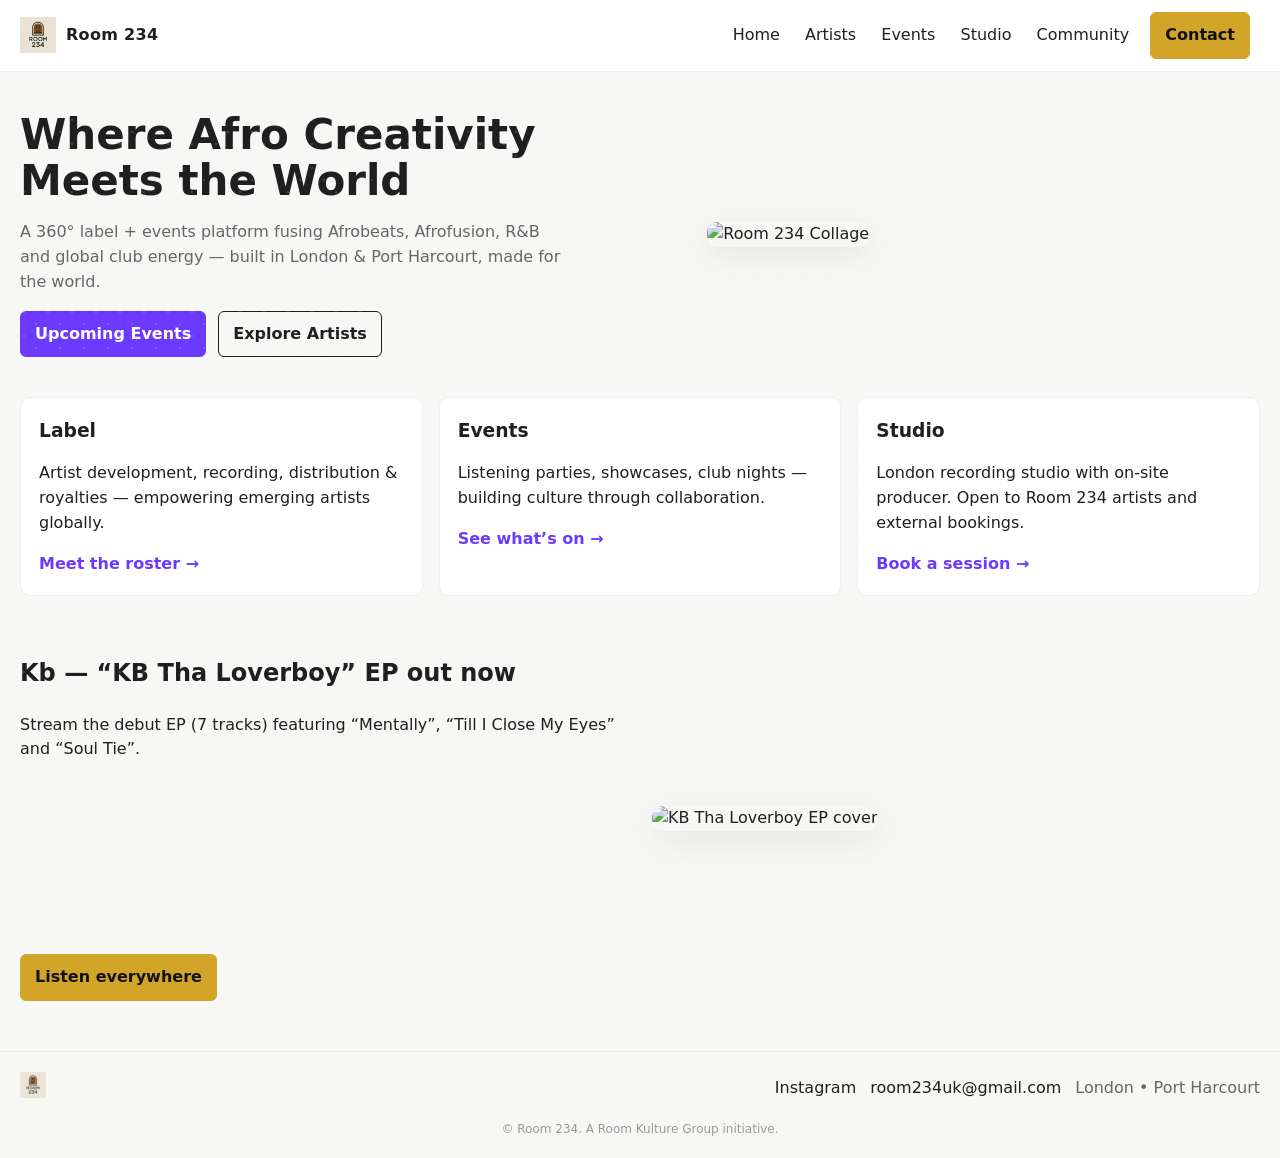
==== index.html @ cbfea047 "Initial Room 234 site" ====
<!doctype html>
<html lang="en">
<head>
  <meta charset="utf-8" />
  <meta name="viewport" content="width=device-width, initial-scale=1" />
  <title>Room 234 — Where Afro Creativity Meets the World</title>
  <meta name="description" content="Room 234 is a modern record label + events ecosystem connecting the African diaspora with global audiences.">
  <link rel="stylesheet" href="assets/css/style.css" />
  <link rel="icon" href="assets/img/room234-logo.png">
  <meta property="og:title" content="Room 234 — Where Afro Creativity Meets the World">
  <meta property="og:description" content="Label • Events • Community. Afrofusion from UK & Nigeria to the world.">
  <meta property="og:type" content="website">
  <meta property="og:image" content="assets/img/og-cover.jpg">
</head>
<body>
  <header class="nav">
    <div class="nav__brand">
      <img src="assets/img/room234-logo.png" alt="Room 234 Logo" class="logo">
      <span class="brand">Room 234</span>
    </div>
    <nav class="nav__links">
      <a href="index.html" class="active">Home</a>
      <a href="artists.html">Artists</a>
      <a href="events.html">Events</a>
      <a href="studio.html">Studio</a>
      <a href="community.html">Community</a>
      <a href="contact.html" class="btn btn--gold">Contact</a>
    </nav>
  </header>

  <section class="hero">
    <div class="hero__content">
      <h1>Where Afro Creativity Meets the World</h1>
      <p class="lede">
        A 360° label + events platform fusing Afrobeats, Afrofusion, R&B and global club energy —
        built in London & Port Harcourt, made for the world.
      </p>
      <div class="cta-row">
        <a href="events.html" class="btn btn--primary">Upcoming Events</a>
        <a href="artists.html" class="btn btn--ghost">Explore Artists</a>
      </div>
    </div>
    <div class="hero__art">
      <img src="assets/img/hero-collage.jpg" alt="Room 234 Collage">
    </div>
  </section>

  <section class="grid grid--3 home-sections">
    <article class="card">
      <h3>Label</h3>
      <p>Artist development, recording, distribution & royalties — empowering emerging artists globally.</p>
      <a href="artists.html" class="card__link">Meet the roster →</a>
    </article>
    <article class="card">
      <h3>Events</h3>
      <p>Listening parties, showcases, club nights — building culture through collaboration.</p>
      <a href="events.html" class="card__link">See what’s on →</a>
    </article>
    <article class="card">
      <h3>Studio</h3>
      <p>London recording studio with on-site producer. Open to Room 234 artists and external bookings.</p>
      <a href="studio.html" class="card__link">Book a session →</a>
    </article>
  </section>

  <section class="feature">
    <div class="feature__text">
      <h2>Kb — “KB Tha Loverboy” EP out now</h2>
      <p>Stream the debut EP (7 tracks) featuring “Mentally”, “Till I Close My Eyes” and “Soul Tie”.</p>
      <div class="embed-row">
        <!-- Replace with your real embed -->
        <iframe style="border-radius:12px" src="https://open.spotify.com/embed/album/XXXXXXXX" width="100%" height="152" frameborder="0" allow="autoplay; clipboard-write; encrypted-media; fullscreen; picture-in-picture"></iframe>
      </div>
      <a class="btn btn--gold" href="https://distrokid.com/hyperfollow/kb95/kb-tha-loverboy-ep/" target="_blank">Listen everywhere</a>
    </div>
    <div class="feature__art">
      <img src="assets/img/kb-ep-cover.jpg" alt="KB Tha Loverboy EP cover">
    </div>
  </section>

  <footer class="footer">
    <div>
      <img src="assets/img/room234-logo.png" alt="Room 234" class="logo--sm">
    </div>
    <div class="footer__links">
      <a href="https://instagram.com/room.234_" target="_blank">Instagram</a>
      <a href="mailto:room234uk@gmail.com">room234uk@gmail.com</a>
      <span>London • Port Harcourt</span>
    </div>
    <div class="tiny">© Room 234. A Room Kulture Group initiative.</div>
  </footer>
  <script src="assets/js/main.js"></script>
</body>
</html>
---- assets/css/style.css ----
:root{
  --bg:#F7F7F5;
  --ink:#1F1F1F;
  --muted:#666666;
  --gold:#D2A428;
  --purple:#6C3AFF;
  --charcoal:#121212;
}

*{box-sizing:border-box;}
body{
  margin:0; font-family:system-ui,-apple-system,Segoe UI,Roboto,Inter,Arial,sans-serif;
  color:var(--ink); background:var(--bg);
  line-height:1.55;
}

/* subtle textile-ish pattern */
body:before{
  content:"";
  position:fixed; inset:0;
  background-image:
    radial-gradient(#e9e9e9 1px, transparent 1px),
    radial-gradient(#ececec 1px, transparent 1px);
  background-position: 0 0, 12px 12px;
  background-size: 24px 24px;
  opacity:.18; pointer-events:none;
}

a{ color:var(--ink); text-decoration:none; }
a:hover{ opacity:.85; }

.nav{
  position:sticky; top:0; z-index:9;
  background:#fff; border-bottom:1px solid #eee;
  display:flex; align-items:center; justify-content:space-between;
  padding:12px 20px;
}
.logo{ height:36px; }
.logo--sm{ height:26px; opacity:.9 }
.brand{ font-weight:700; margin-left:10px; letter-spacing:.3px; }
.nav__brand{ display:flex; align-items:center; }
.nav__links a{ margin:0 10px; }
.nav__links .btn{ margin-left:6px; }

.btn{
  display:inline-block; padding:10px 14px; border:1px solid var(--ink);
  border-radius:6px; font-weight:600;
}
.btn--gold{ background:var(--gold); border-color:var(--gold); color:#111; }
.btn--primary{ background:var(--purple); border-color:var(--purple); color:#fff; }
.btn--ghost{ background:transparent; }

.hero{
  display:grid; grid-template-columns: 1.2fr 1fr; gap:24px;
  padding:40px 20px 20px; align-items:center;
}
.hero__content h1{ font-size:42px; line-height:1.1; margin:0 0 10px; }
.lede{ color:var(--muted); max-width:54ch; }
.cta-row{ margin-top:16px; display:flex; gap:12px; flex-wrap:wrap; }
.hero__art img{ width:100%; border-radius:10px; box-shadow:0 8px 30px rgba(0,0,0,.08); }

.grid{ display:grid; gap:16px; padding:20px; }
.grid--3{ grid-template-columns: repeat(3, 1fr); }
.card{ background:#fff; border:1px solid #eee; border-radius:10px; padding:18px; }
.card h3{ margin:0 0 6px; }
.card__link{ color:var(--purple); font-weight:600; }

.feature{
  display:grid; grid-template-columns: 1fr 1fr; gap:24px; padding:20px;
  align-items:center;
}
.feature__art img{ width:100%; border-radius:12px; box-shadow:0 10px 34px rgba(0,0,0,.08); }
.embed-row{ margin:12px 0 16px; }

.page{ padding:24px 20px; }
.page h1{ margin:0 0 6px; }
.page .lede{ color:var(--muted); margin-bottom:18px; }

.artist-card{
  display:grid; grid-template-columns:120px 1fr; gap:16px;
  background:#fff; border:1px solid #eee; border-radius:10px; padding:16px;
  max-width:880px;
}
.artist-card__img{ width:120px; height:120px; object-fit:cover; border-radius:8px; }

.muted{ color:var(--muted); }

.footer{
  margin-top:30px; padding:20px; border-top:1px solid #eee;
  display:flex; align-items:center; justify-content:space-between; flex-wrap:wrap; gap:8px;
}
.footer__links{ display:flex; gap:14px; align-items:center; color:var(--muted); }
.tiny{ width:100%; text-align:center; color:#999; font-size:12px; margin-top:6px; }

/* Responsive */
@media (max-width: 980px){
  .hero{ grid-template-columns: 1fr; }
  .feature{ grid-template-columns:1fr; }
  .grid--3{ grid-template-columns:1fr; }
  .artist-card{ grid-template-columns:100px 1fr; }
}
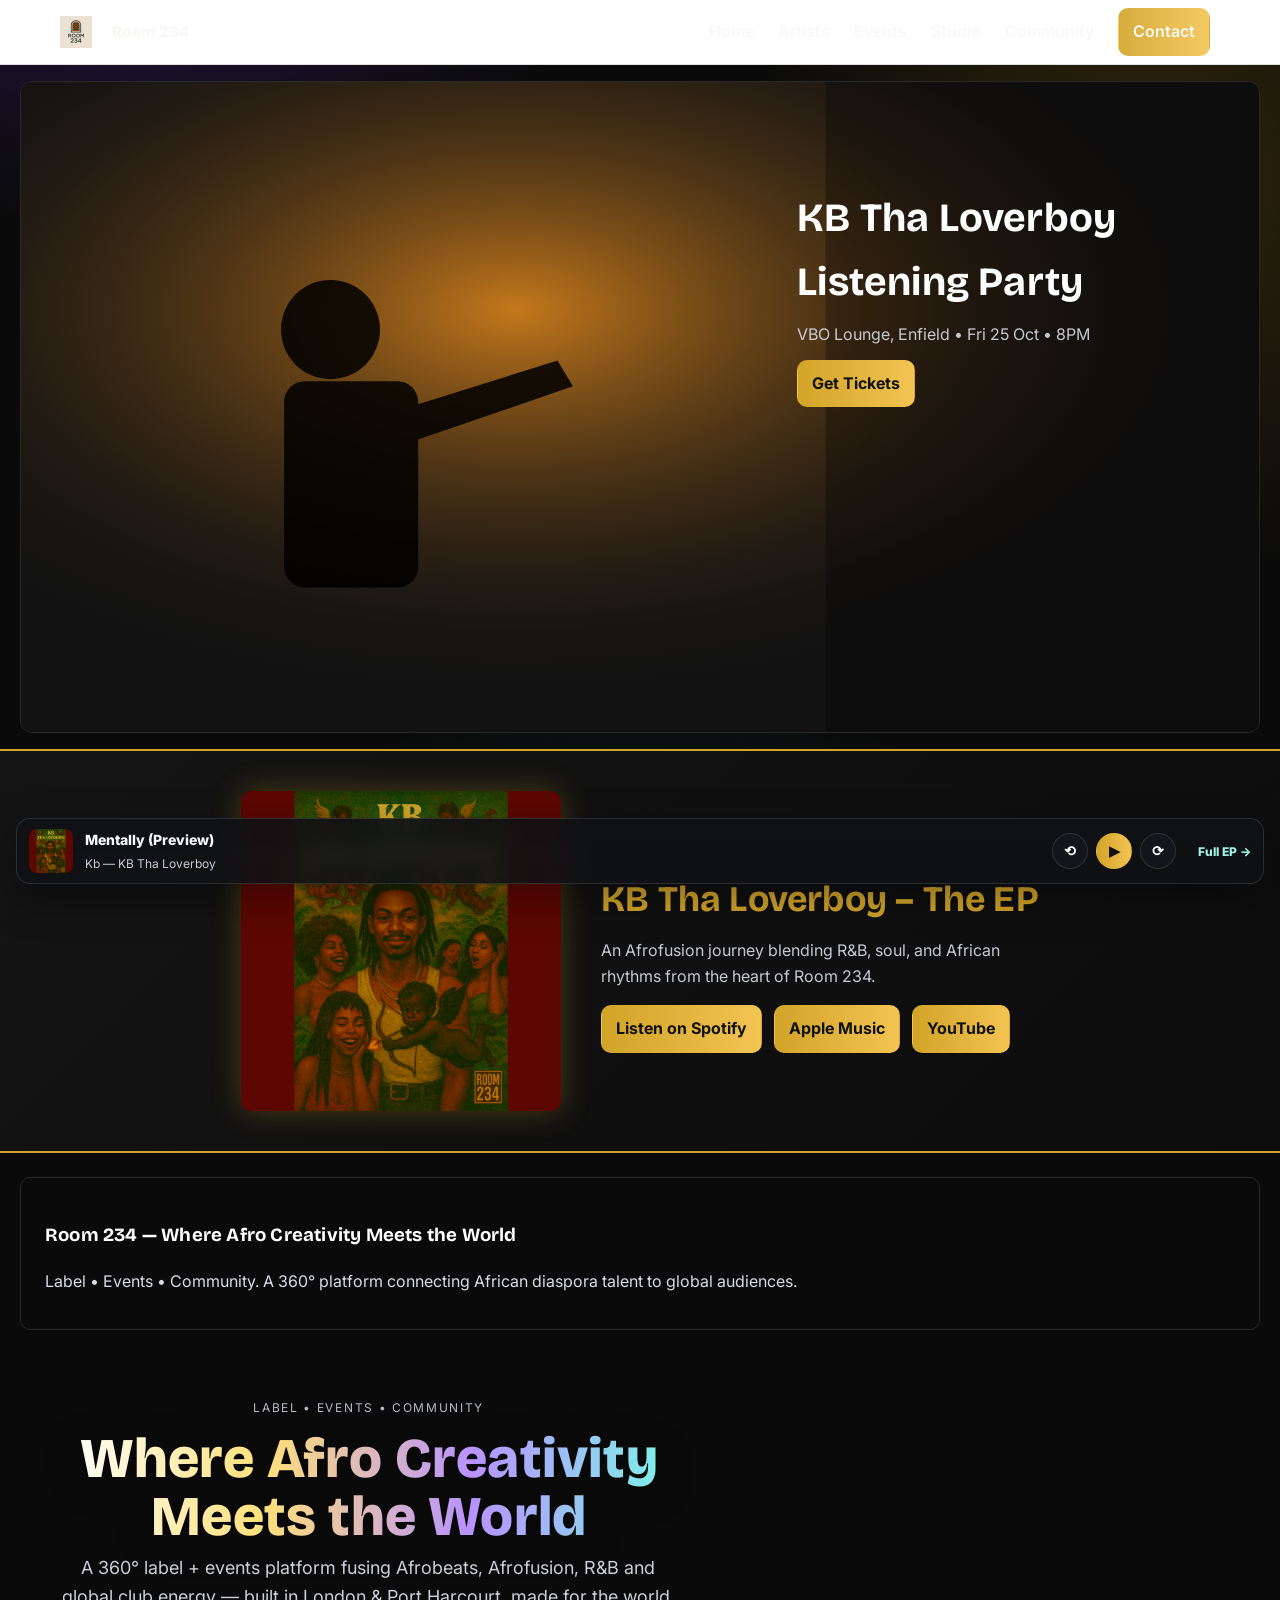
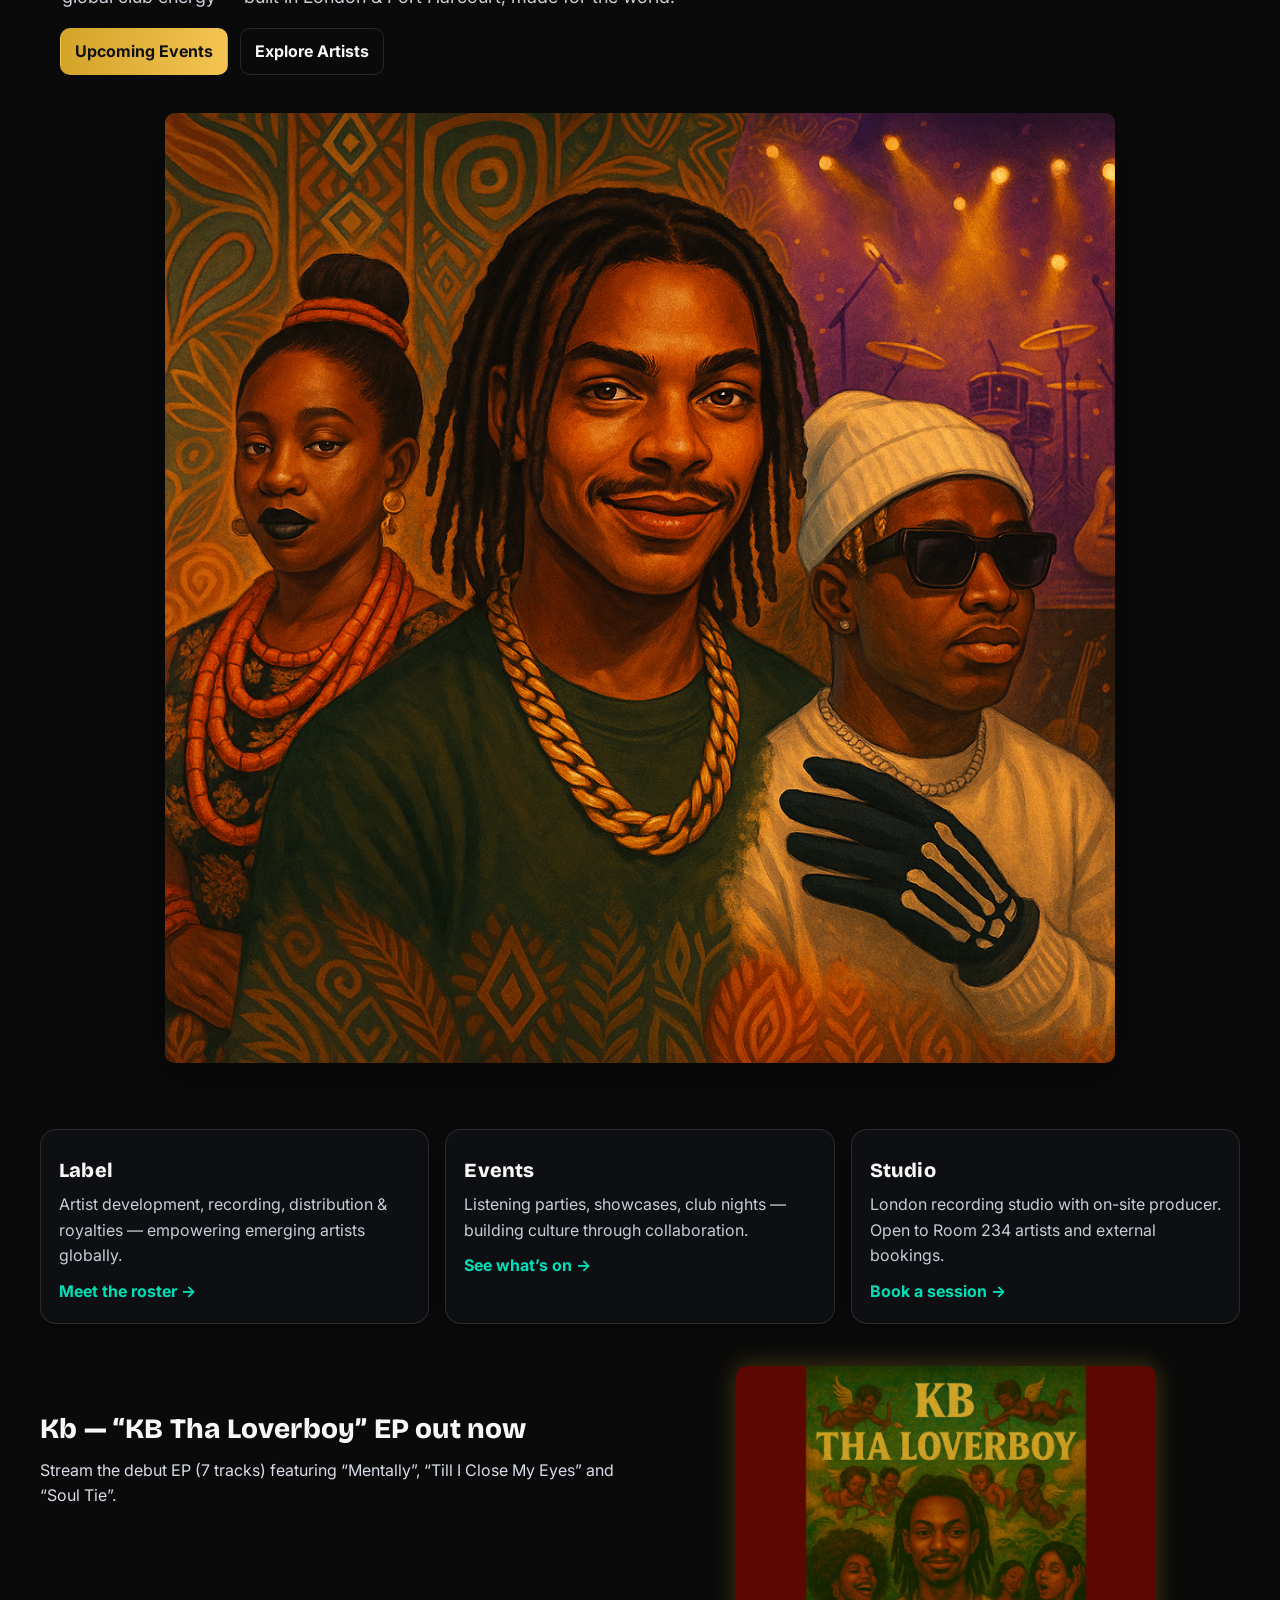
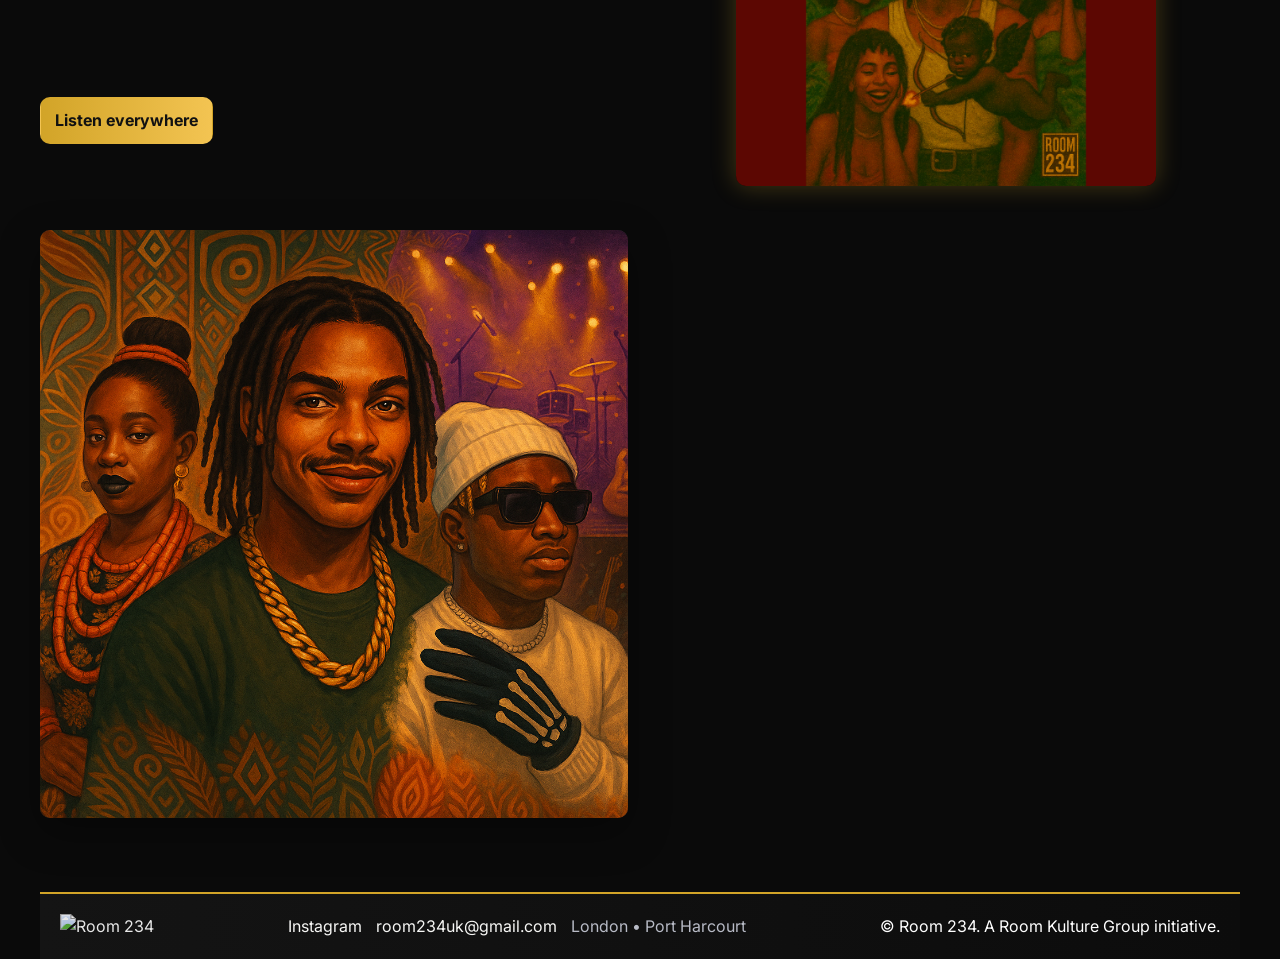
==== commit 0e613e7a: "Fix: restore hero banner visibility and layout" ====
--- a/index.html
+++ b/index.html
@@ -6,46 +6,84 @@
   <title>Room 234 — Where Afro Creativity Meets the World</title>
   <meta name="description" content="Room 234 is a modern record label + events ecosystem connecting the African diaspora with global audiences.">
   <link rel="stylesheet" href="assets/css/style.css" />
-  <link rel="icon" href="assets/img/room234-logo.png">
+  <link rel="icon" href="assets/img/room234-favicon.png">
+  <!-- Open Graph -->
   <meta property="og:title" content="Room 234 — Where Afro Creativity Meets the World">
   <meta property="og:description" content="Label • Events • Community. Afrofusion from UK & Nigeria to the world.">
   <meta property="og:type" content="website">
   <meta property="og:image" content="assets/img/og-cover.jpg">
 </head>
 <body>
+
+  <!-- NAV -->
   <header class="nav">
-    <div class="nav__brand">
-      <img src="assets/img/room234-logo.png" alt="Room 234 Logo" class="logo">
-      <span class="brand">Room 234</span>
+    <div class="container nav__inner">
+      <div class="nav__brand">
+        <img src="assets/img/room234-logo.png" alt="Room 234 Logo" class="logo">
+        <span class="brand">Room 234</span>
+      </div>
+      <nav class="nav__links">
+        <a href="index.html" class="active">Home</a>
+        <a href="artists.html">Artists</a>
+        <a href="events.html">Events</a>
+        <a href="studio.html">Studio</a>
+        <a href="community.html">Community</a>
+        <a href="contact.html" class="btn btn--gold">Contact</a>
+      </nav>
+      <button class="menu-toggle" aria-label="Menu" onclick="toggleMenu()">☰ Menu</button>
     </div>
-    <nav class="nav__links">
-      <a href="index.html" class="active">Home</a>
-      <a href="artists.html">Artists</a>
-      <a href="events.html">Events</a>
-      <a href="studio.html">Studio</a>
-      <a href="community.html">Community</a>
-      <a href="contact.html" class="btn btn--gold">Contact</a>
-    </nav>
   </header>
+<section class="hero--banner">
+  <img src="assets/img/vbo-event-banner.svg" alt="VBO Lounge Listening Party Banner – Room 234 Event.">
+  <div class="overlay">
+    <h2>KB Tha Loverboy Listening Party</h2>
+    <p>VBO Lounge, Enfield • Fri 25 Oct • 8PM</p>
+    <a class="btn btn--gold" href="https://kbthaloverboy.eventbrite.co.uk" target="_blank">Get Tickets</a>
+  </div>
+</section>
+<section class="ep-showcase">
+  <div class="ep-cover-wrap">
+    <img src="assets/img/kb-ep-cover.jpg" alt="KB Tha Loverboy EP Cover" class="ep-cover">
+    <div class="ep-info">
+      <h2>KB Tha Loverboy – The EP</h2>
+      <p>An Afrofusion journey blending R&B, soul, and African rhythms from the heart of Room 234.</p>
+      <div class="ep-links">
+        <a href="https://open.spotify.com/album/1GS1Uo4gC8HtjoelCrVnLh" target="_blank" class="btn btn--gold">Listen on Spotify</a>
+        <a href="https://music.apple.com/gb/album/kb-tha-loverboy-ep/1845209642" target="_blank" class="btn btn--gold">Apple Music</a>
+        <a href="https://music.youtube.com/playlist?list=OLAK5uy_nK8RX_vmuMKIWIwaan5EEeBelRjNXtgVY" target="_blank" class="btn btn--gold">YouTube</a>
+      </div>
+    </div>
+  </div>
+</section>
+<div class="section-divider"></div>
+<section class="cta-bg">
+  <h3>Room 234 — Where Afro Creativity Meets the World</h3>
+  <p>Label • Events • Community. A 360° platform connecting African diaspora talent to global audiences.</p>
+</section>
 
+  <!-- HERO -->
   <section class="hero">
-    <div class="hero__content">
-      <h1>Where Afro Creativity Meets the World</h1>
-      <p class="lede">
-        A 360° label + events platform fusing Afrobeats, Afrofusion, R&B and global club energy —
-        built in London & Port Harcourt, made for the world.
-      </p>
-      <div class="cta-row">
-        <a href="events.html" class="btn btn--primary">Upcoming Events</a>
-        <a href="artists.html" class="btn btn--ghost">Explore Artists</a>
+    <div class="container hero__wrap">
+      <div>
+        <span class="hero__eyebrow">Label • Events • Community</span>
+        <h1>Where Afro Creativity Meets the World</h1>
+        <p class="lede">
+          A 360° label + events platform fusing Afrobeats, Afrofusion, R&B and global club energy —
+          built in London & Port Harcourt, made for the world.
+        </p>
+        <div class="cta-row">
+          <a href="events.html" class="btn btn--gold">Upcoming Events</a>
+          <a href="artists.html" class="btn btn--ghost">Explore Artists</a>
+        </div>
       </div>
     </div>
     <div class="hero__art">
-      <img src="assets/img/hero-collage.jpg" alt="Room 234 Collage">
+      <img src="assets/img/hero-collage.png?v=3" alt="Room 234 Cultural and Stage Collage" class="hero__image">
     </div>
   </section>
 
-  <section class="grid grid--3 home-sections">
+  <!-- THREE PILLARS -->
+  <section class="container grid grid--3">
     <article class="card">
       <h3>Label</h3>
       <p>Artist development, recording, distribution & royalties — empowering emerging artists globally.</p>
@@ -63,24 +101,29 @@
     </article>
   </section>
 
-  <section class="feature">
+  <!-- FEATURED RELEASE -->
+  <section class="container feature">
     <div class="feature__text">
       <h2>Kb — “KB Tha Loverboy” EP out now</h2>
       <p>Stream the debut EP (7 tracks) featuring “Mentally”, “Till I Close My Eyes” and “Soul Tie”.</p>
       <div class="embed-row">
-        <!-- Replace with your real embed -->
-        <iframe style="border-radius:12px" src="https://open.spotify.com/embed/album/XXXXXXXX" width="100%" height="152" frameborder="0" allow="autoplay; clipboard-write; encrypted-media; fullscreen; picture-in-picture"></iframe>
+        <!-- Replace this with your live Spotify/Apple embed -->
+        <iframe style="border-radius:12px" src="https://open.spotify.com/embed/album/..." width="100%" height="152" frameborder="0" allow="autoplay; clipboard-write; encrypted-media; fullscreen; picture-in-picture"></iframe>
       </div>
       <a class="btn btn--gold" href="https://distrokid.com/hyperfollow/kb95/kb-tha-loverboy-ep/" target="_blank">Listen everywhere</a>
     </div>
     <div class="feature__art">
       <img src="assets/img/kb-ep-cover.jpg" alt="KB Tha Loverboy EP cover">
     </div>
+    <div class="hero__art">
+      <img src="assets/img/hero-collage.png?v=3" alt="Room 234 Cultural and Stage Collage" class="hero__image">
+    </div>
   </section>
 
-  <footer class="footer">
+  <!-- FOOTER -->
+  <footer class="footer container">
     <div>
-      <img src="assets/img/room234-logo.png" alt="Room 234" class="logo--sm">
+      <img src="assets/img/room234-logo-mono.png" alt="Room 234" class="logo--sm">
     </div>
     <div class="footer__links">
       <a href="https://instagram.com/room.234_" target="_blank">Instagram</a>
@@ -89,6 +132,7 @@
     </div>
     <div class="tiny">© Room 234. A Room Kulture Group initiative.</div>
   </footer>
+
   <script src="assets/js/main.js"></script>
 </body>
 </html>
--- a/assets/css/style.css
+++ b/assets/css/style.css
@@ -1,101 +1,417 @@
+/* =========================
+   ROOM 234 — Neo Afro Global Theme (v2)
+   Headings: Bricolage Grotesque
+   Body: Inter
+   ========================= */
+
+@import url('https://fonts.googleapis.com/css2?family=Bricolage+Grotesque:wght@700;800&family=Inter:wght@400;500;600;700;800&display=swap');
+
 :root{
-  --bg:#F7F7F5;
-  --ink:#1F1F1F;
-  --muted:#666666;
+  --ink:#0E0E0E;
+  --bg:#0A0A0A;
+  --card:#101114CC;      /* glass card bg */
+  --muted:#B8BBC6;
   --gold:#D2A428;
-  --purple:#6C3AFF;
-  --charcoal:#121212;
-}
-
-*{box-sizing:border-box;}
+  --purple:#8147FF;
+  --electric:#00E0B8;
+  --rose:#FF4D9A;
+  --off:#F7F7F5;
+  --border:rgba(255,255,255,.12);
+
+  /* layout helpers */
+  --radius-lg:16px;
+  --radius-md:12px;
+  --radius-sm:10px;
+}
+
+/* RESET */
+*{box-sizing:border-box}
+html,body{margin:0;padding:0}
 body{
-  margin:0; font-family:system-ui,-apple-system,Segoe UI,Roboto,Inter,Arial,sans-serif;
-  color:var(--ink); background:var(--bg);
-  line-height:1.55;
-}
-
-/* subtle textile-ish pattern */
-body:before{
+  font-family: Inter, system-ui, -apple-system, Segoe UI, Roboto, Arial, sans-serif;
+  color:var(--off);
+  background: var(--bg);
+  line-height:1.6;
+  -webkit-font-smoothing:antialiased; -moz-osx-font-smoothing:grayscale;
+}
+
+/* Afro textile aura + subtle pattern */
+body::before{
   content:"";
-  position:fixed; inset:0;
+  position:fixed; z-index:-1; inset:0; z-index:-2;
+  background:
+    radial-gradient(1200px 800px at 10% -10%, rgba(129,71,255,.22), transparent 40%),
+    radial-gradient(900px 900px at 90% 20%, rgba(210,164,40,.18), transparent 45%),
+    radial-gradient(900px 600px at 50% 110%, rgba(0,224,184,.18), transparent 50%),
+    #0A0A0A;
+  filter:saturate(115%);
+}
+body::after{
+  content:"";
+  position:fixed; z-index:-1; inset:0; z-index:-1; pointer-events:none;
+  opacity:.08;
   background-image:
-    radial-gradient(#e9e9e9 1px, transparent 1px),
-    radial-gradient(#ececec 1px, transparent 1px);
-  background-position: 0 0, 12px 12px;
-  background-size: 24px 24px;
-  opacity:.18; pointer-events:none;
-}
-
-a{ color:var(--ink); text-decoration:none; }
-a:hover{ opacity:.85; }
-
+    linear-gradient(135deg, transparent 46%, rgba(255,255,255,.08) 47%, rgba(255,255,255,.08) 53%, transparent 54%),
+    linear-gradient(45deg, transparent 46%, rgba(255,255,255,.06) 47%, rgba(255,255,255,.06) 53%, transparent 54%);
+  background-size: 28px 28px, 28px 28px;
+}
+
+/* Typography */
+h1,h2,h3,h4{
+  font-family: "Bricolage Grotesque", Inter, system-ui, sans-serif;
+  letter-spacing:.2px;
+}
+p{ margin:0 0 10px; color:#D9DDE7 }
+
+/* Shared */
+.container{ max-width:1200px; margin:0 auto; padding:0 20px }
+a{ color:var(--off); text-decoration:none; }
+a:hover{ opacity:.9 }
+
+/* NAV */
 .nav{
-  position:sticky; top:0; z-index:9;
-  background:#fff; border-bottom:1px solid #eee;
+  position:sticky; top:0; z-index:50;
+  backdrop-filter: blur(14px);
+  background: linear-gradient(180deg, rgba(16,17,20,.88), rgba(16,17,20,.55));
+  border-bottom:1px solid var(--border);
+}
+.nav__inner{
   display:flex; align-items:center; justify-content:space-between;
-  padding:12px 20px;
-}
-.logo{ height:36px; }
+  height:64px; gap:12px;
+}
+.logo{ height:32px; display:block }
+.brand{ font-weight:800; letter-spacing:.3px; font-size:15px; margin-left:10px; }
+.nav__brand{ display:flex; align-items:center; gap:10px; }
+.nav__links a{
+  color:var(--off); opacity:.9; margin:0 10px; font-weight:600;
+}
+.nav__links a:hover{ opacity:1 }
+.btn{
+  display:inline-flex; align-items:center; justify-content:center;
+  padding:10px 14px; border-radius:var(--radius-sm); border:1px solid var(--border);
+  background: #12131A; color:var(--off); font-weight:700;
+}
+.btn--gold{ border-color:transparent; background:linear-gradient(90deg, var(--gold), #f3c452); color:#111; }
+.btn--primary{ background:linear-gradient(90deg, var(--purple), #9155ff); border-color:transparent }
+.btn--ghost{ background:transparent; border-color:var(--border) }
+
+.menu-toggle{ display:none; }
+@media (max-width: 980px){
+  .nav__links{ display:none }
+  .menu-toggle{ display:inline-flex; gap:8px; align-items:center; color:var(--off); }
+  .nav.open .nav__links{
+    display:flex; position:absolute; left:20px; right:20px; top:66px; z-index:60;
+    flex-direction:column; background:rgba(16,17,20,.95);
+    border:1px solid var(--border); border-radius:12px; padding:14px;
+  }
+  .nav.open .nav__links a{ padding:12px; border-radius:8px; }
+}
+
+/* HERO */
+.hero{ padding:46px 0 24px; }
+.hero__wrap{
+  display:grid; grid-template-columns: 1.2fr 1fr; gap:28px; align-items:center;
+}
+.hero__eyebrow{
+  display:inline-block; font-size:12px; letter-spacing:.14em; text-transform:uppercase;
+  color:var(--muted);
+}
+.hero h1{
+  font-size: clamp(34px, 5vw, 56px);
+  line-height:1.04; margin:10px 0 8px;
+  font-weight:800;
+  background: linear-gradient(92deg, #fff, #FFE07A, #B892FF, #7AF8E6);
+  -webkit-background-clip:text; background-clip:text; color:transparent;
+  filter: drop-shadow(0 6px 18px rgba(0,0,0,.28));
+}
+.hero .lede{ color:#D7DAE3; opacity:.95; font-size:18px; max-width:56ch }
+.cta-row{ margin-top:16px; display:flex; gap:12px; flex-wrap:wrap; }
+.hero__art img{
+  width:100%; border-radius:var(--radius-lg);
+  box-shadow: 0 14px 40px rgba(0,0,0,.35), 0 0 0 1px var(--border) inset;
+}
+
+/* GRID CARDS */
+.grid{ display:grid; gap:16px; padding:26px 0; }
+.grid--3{ grid-template-columns: repeat(3, 1fr); }
+.card{
+  background: var(--card);
+  border:1px solid var(--border);
+  padding:18px; border-radius:var(--radius-lg);
+  box-shadow: 0 6px 24px rgba(0,0,0,.22);
+}
+.card h3{ margin:6px 0 6px; font-size:20px; font-weight:800 }
+.card p{ color:#C9CDD7; }
+.card__link{ color:var(--electric); font-weight:700; }
+
+/* FEATURE (EP) */
+.feature{
+  display:grid; grid-template-columns: 1fr 1fr; gap:24px; padding:16px 0 34px;
+  align-items:center;
+}
+.feature__text h2{ margin:0 0 6px; font-size:28px; font-weight:800 }
+.feature__art img{
+  width:100%; border-radius:var(--radius-md);
+  box-shadow: 0 10px 34px rgba(0,0,0,.28), 0 0 0 1px var(--border) inset;
+}
+.embed-row{ margin:12px 0 16px }
+
+/* ARTIST GRID (Reusable) */
+.artist-grid{
+  display:grid; gap:18px;
+  grid-template-columns: repeat(3, minmax(0,1fr));
+  padding:12px 0 34px;
+}
+@media (max-width: 980px){ .artist-grid{ grid-template-columns: 1fr; } }
+.artist-card{
+  background: var(--card);
+  border:1px solid var(--border);
+  border-radius: var(--radius-lg);
+  overflow:hidden;
+  position:relative;
+  transition: transform .25s ease, box-shadow .25s ease;
+}
+.artist-card:hover{
+  transform: translateY(-4px);
+  box-shadow: 0 18px 60px rgba(0,0,0,.35);
+}
+.artist-photo{
+  width:100%;
+  aspect-ratio: 4 / 3;          /* Keeps portraits proportional */
+  object-fit: cover;
+  display:block;
+}
+.artist-meta{ padding:14px }
+.artist-name{ font-family:"Bricolage Grotesque", Inter, sans-serif; font-size:20px; font-weight:800 }
+.artist-tag{ color:#C6C9D4; font-size:13px; margin-top:2px }
+.artist-bio{ color:#D5D8E2; font-size:14px; margin-top:8px }
+.artist-socials{
+  display:flex; gap:10px; margin-top:12px;
+}
+.artist-socials a{
+  background:#15161D; border:1px solid var(--border); padding:6px 10px; border-radius:8px;
+  font-weight:700; font-size:13px; color:#E6E9F2;
+}
+
+/* EVENTS GRID */
+.events-grid{
+  display:grid; gap:18px;
+  grid-template-columns: repeat(3, minmax(0,1fr));
+  padding:12px 0 34px;
+}
+@media (max-width: 980px){ .events-grid{ grid-template-columns: 1fr; } }
+.event-card{
+  background: var(--card);
+  border:1px solid var(--border);
+  border-radius: var(--radius-lg);
+  overflow:hidden; position:relative;
+}
+.event-media{
+  width:100%; aspect-ratio: 16 / 9; object-fit: cover; display:block;
+}
+.event-body{ padding:14px }
+.date-pill{
+  display:inline-flex; align-items:center; gap:8px;
+  background:rgba(210,164,40,.18);
+  border:1px solid rgba(210,164,40,.4);
+  color:#FFE9AE; padding:6px 10px; border-radius:999px;
+  font-weight:800; font-size:12px; letter-spacing:.02em;
+}
+.event-title{ font-size:18px; font-weight:800; margin:10px 0 4px }
+.event-meta{ color:#C8CBD6; font-size:13px }
+.event-cta{
+  margin-top:12px; display:flex; gap:10px; flex-wrap:wrap;
+}
+.btn--ticket{
+  background:linear-gradient(90deg, var(--electric), #65ffe7);
+  color:#06110E; border:none; font-weight:900;
+}
+
+/* SECTIONS */
+.section{ padding:28px 0 }
+.section h2{ font-size:28px; font-weight:800; margin:0 0 8px }
+.section .sub{ color:#C9CDD7; }
+
+/* FORMS (Studio/Contact) */
+.form{
+  background:var(--card); border:1px solid var(--border);
+  border-radius:var(--radius-lg); padding:18px;
+}
+label{ display:block; font-weight:700; margin-top:10px; margin-bottom:6px }
+input,textarea{
+  width:100%; background:#12131A; border:1px solid var(--border); color:#fff;
+  border-radius:10px; padding:10px 12px; outline:none;
+}
+textarea{ min-height:120px }
+
+/* FOOTER */
+.footer{
+  margin-top:20px; padding:20px 0; border-top:1px solid var(--border);
+  display:flex; align-items:center; justify-content:space-between; gap:10px; flex-wrap:wrap;
+}
+.footer__links{ display:flex; gap:14px; align-items:center; color:var(--muted) }
 .logo--sm{ height:26px; opacity:.9 }
-.brand{ font-weight:700; margin-left:10px; letter-spacing:.3px; }
-.nav__brand{ display:flex; align-items:center; }
-.nav__links a{ margin:0 10px; }
-.nav__links .btn{ margin-left:6px; }
-
-.btn{
-  display:inline-block; padding:10px 14px; border:1px solid var(--ink);
-  border-radius:6px; font-weight:600;
-}
-.btn--gold{ background:var(--gold); border-color:var(--gold); color:#111; }
-.btn--primary{ background:var(--purple); border-color:var(--purple); color:#fff; }
-.btn--ghost{ background:transparent; }
-
-.hero{
-  display:grid; grid-template-columns: 1.2fr 1fr; gap:24px;
-  padding:40px 20px 20px; align-items:center;
-}
-.hero__content h1{ font-size:42px; line-height:1.1; margin:0 0 10px; }
-.lede{ color:var(--muted); max-width:54ch; }
-.cta-row{ margin-top:16px; display:flex; gap:12px; flex-wrap:wrap; }
-.hero__art img{ width:100%; border-radius:10px; box-shadow:0 8px 30px rgba(0,0,0,.08); }
-
-.grid{ display:grid; gap:16px; padding:20px; }
-.grid--3{ grid-template-columns: repeat(3, 1fr); }
-.card{ background:#fff; border:1px solid #eee; border-radius:10px; padding:18px; }
-.card h3{ margin:0 0 6px; }
-.card__link{ color:var(--purple); font-weight:600; }
-
-.feature{
-  display:grid; grid-template-columns: 1fr 1fr; gap:24px; padding:20px;
-  align-items:center;
-}
-.feature__art img{ width:100%; border-radius:12px; box-shadow:0 10px 34px rgba(0,0,0,.08); }
-.embed-row{ margin:12px 0 16px; }
-
-.page{ padding:24px 20px; }
-.page h1{ margin:0 0 6px; }
-.page .lede{ color:var(--muted); margin-bottom:18px; }
-
-.artist-card{
-  display:grid; grid-template-columns:120px 1fr; gap:16px;
-  background:#fff; border:1px solid #eee; border-radius:10px; padding:16px;
-  max-width:880px;
-}
-.artist-card__img{ width:120px; height:120px; object-fit:cover; border-radius:8px; }
-
-.muted{ color:var(--muted); }
-
-.footer{
-  margin-top:30px; padding:20px; border-top:1px solid #eee;
-  display:flex; align-items:center; justify-content:space-between; flex-wrap:wrap; gap:8px;
-}
-.footer__links{ display:flex; gap:14px; align-items:center; color:var(--muted); }
-.tiny{ width:100%; text-align:center; color:#999; font-size:12px; margin-top:6px; }
 
 /* Responsive */
 @media (max-width: 980px){
-  .hero{ grid-template-columns: 1fr; }
-  .feature{ grid-template-columns:1fr; }
-  .grid--3{ grid-template-columns:1fr; }
-  .artist-card{ grid-template-columns:100px 1fr; }
-}
+  .hero__wrap{ grid-template-columns: 1fr; }
+  .grid--3{ grid-template-columns: 1fr; }
+  .feature{ grid-template-columns: 1fr; }
+}
+
+/* ===== Sticky Mini Player ===== */
+.miniplayer{
+  position: fixed; left: 16px; right: 16px; bottom: 16px; z-index: 1000;
+  display: flex; align-items: center; gap: 12px;
+  background: linear-gradient(180deg, rgba(16,17,20,.92), rgba(16,17,20,.88));
+  border: 1px solid var(--border);
+  border-radius: 14px; padding: 10px 12px;
+  box-shadow: 0 14px 40px rgba(0,0,0,.35);
+  backdrop-filter: blur(10px);
+}
+.miniplayer__art{ width: 44px; height: 44px; border-radius: 8px; overflow:hidden; flex: 0 0 auto; }
+.miniplayer__art img{ width:100%; height:100%; object-fit:cover; display:block }
+.miniplayer__meta{ display:flex; flex-direction:column; gap:2px; }
+.miniplayer__title{ font-weight:800; font-size:14px; white-space:nowrap; overflow:hidden; text-overflow:ellipsis }
+.miniplayer__sub{ color:#C8CBD6; font-size:12px; white-space:nowrap; overflow:hidden; text-overflow:ellipsis }
+.miniplayer__controls{ margin-left:auto; display:flex; align-items:center; gap:8px; }
+.miniplayer__btn{
+  display:inline-flex; align-items:center; justify-content:center;
+  width:36px; height:36px; border-radius:999px; border:1px solid var(--border);
+  background:#14151B; color:#fff; font-weight:900; font-size:14px;
+}
+.miniplayer__btn--gold{ background: linear-gradient(90deg, var(--gold), #f3c452); color:#111; border-color:transparent }
+.miniplayer__links a{ font-weight:800; font-size:12px; color:#A1F5E7; margin-left:10px; }
+
+/* Tabs */
+.embed-tabs{ display:flex; gap:8px; margin:12px 0 }
+.tab{ border:1px solid var(--border); background:#13141A; color:#EDEFF6; border-radius:999px; padding:8px 12px; font-weight:800; font-size:12px; }
+.tab.active{ background:linear-gradient(90deg, var(--purple), #9155ff); border-color:transparent }
+.embeds{ margin-top:8px }
+.embed-panel{ display:none }
+.embed-panel.show{ display:block }
+cat >> assets/css/style.css <<'EOF'
+
+/* --- Room 234 AfroLux Additions --- */
+.section-divider{
+  width:100%; height:32px; background:url('assets/img/afro-pattern-divider.svg') center/cover no-repeat;
+  margin:24px 0;
+}
+.artist-grid{
+  background:url('assets/img/artist-grid-bg.svg') center/contain repeat;
+  padding:20px; border-radius:12px; border:1px solid #232323;
+}
+.footer{
+  position:relative; background:#111; border-top:none;
+}
+.footer:before{
+  content:""; position:absolute; inset:0; z-index:-1;
+  background:url('assets/img/room234-footer-bg.svg') center/cover no-repeat;
+  opacity:1;
+}
+.hero--banner{
+  position:relative; overflow:hidden;
+  border-radius:12px; border:1px solid #2a2a2a; margin:16px 20px;
+}
+.hero--banner img{ width:100%; display:block; }
+.hero--banner .overlay{
+  position:absolute; right:5%; top:16%; max-width:40ch; color:#fff;
+}
+.hero--banner .overlay h2{ margin:0 0 8px; font-size:clamp(22px,3.2vw,40px); }
+.hero--banner .overlay p{ margin:0 0 12px; opacity:.9; }
+.mic-deco{
+  width:160px; height:auto; display:block;
+}
+.cta-bg{
+  background:url('assets/img/room234-cta-bg.svg') center/cover no-repeat;
+  border:1px solid #2a2a2a; border-radius:10px; padding:24px; color:#fff; margin:24px 20px;
+}
+
+/* === KB Tha Loverboy EP Showcase === */
+.ep-showcase {
+  display:flex; flex-wrap:wrap; align-items:center; justify-content:center;
+  background:linear-gradient(135deg,#141414,#0c0c0c);
+  border-top:2px solid #D2A428; border-bottom:2px solid #D2A428;
+  padding:40px 20px; gap:40px; color:#fff;
+}
+.ep-cover-wrap{display:flex;flex-wrap:wrap;align-items:center;justify-content:center;gap:40px;}
+.ep-cover{max-width:320px;width:100%;border-radius:10px;box-shadow:0 0 30px rgba(210,164,40,.3);}
+.ep-info h2{font-size:clamp(22px,3vw,36px);margin-bottom:10px;color:#D2A428;}
+.ep-info p{max-width:400px;opacity:.9;margin-bottom:16px;}
+.ep-links a.btn{margin-right:8px;margin-bottom:8px;display:inline-block;}
+
+/* === Structural Layout Adjustments === */
+html, body {
+  overflow-x: hidden;
+  margin: 0;
+  padding: 0;
+}
+
+.nav {
+  position: sticky;
+  top: 0;
+  z-index: 999;
+  background: #fff;
+  border-bottom: 1px solid #e0e0e0;
+}
+
+.footer {
+  position: relative;
+  z-index: 2;
+  background: linear-gradient(to right, #141414, #0c0c0c);
+  color: #ffffff;
+  border-top: 2px solid #D2A428;
+  padding: 20px;
+  text-align: center;
+}
+
+/* === EP Cover Styling (Proportional Image) === */
+.feature__art img {
+  width: 100%;
+  max-width: 420px;
+  height: auto;
+  aspect-ratio: 1 / 1;
+  object-fit: cover;
+  display: block;
+  margin: 0 auto;
+  border-radius: 10px;
+  box-shadow: 0 0 25px rgba(210,164,40,0.3);
+}
+
+/* === Hero Section Layout (Text Only) === */
+.hero {
+  display: grid;
+  grid-template-columns: 1fr;
+  gap: 18px;
+  padding: 40px 20px 20px;
+  text-align: center;
+}
+
+/* === General Boundaries and Mobile Support === */
+body * {
+  max-width: 100vw;
+  box-sizing: border-box;
+}
+
+@media (max-width: 980px) {
+  .feature {
+    grid-template-columns: 1fr;
+  }
+  .feature__art img {
+    max-width: 320px;
+  }
+}
+
+
+/* --- Room 234: ensure hero collage is visible and responsive --- */
+.hero__art { position: relative; }
+.hero__art .hero__image { display:block; width:100%; height:auto; object-fit:cover; border-radius:10px; }
+
+
+
+/* === HERO COLLAGE VISIBILITY FIX === */
+.hero__art { position: relative; z-index: 2; text-align: center; }
+.hero__image { display:block; width:100%; max-width:950px; height:auto; margin:20px auto;
+  border-radius:10px; object-fit:cover; box-shadow:0 6px 20px rgba(0,0,0,0.25); }
+body:before { z-index:-1; } /* keep textile pattern behind content */
+
